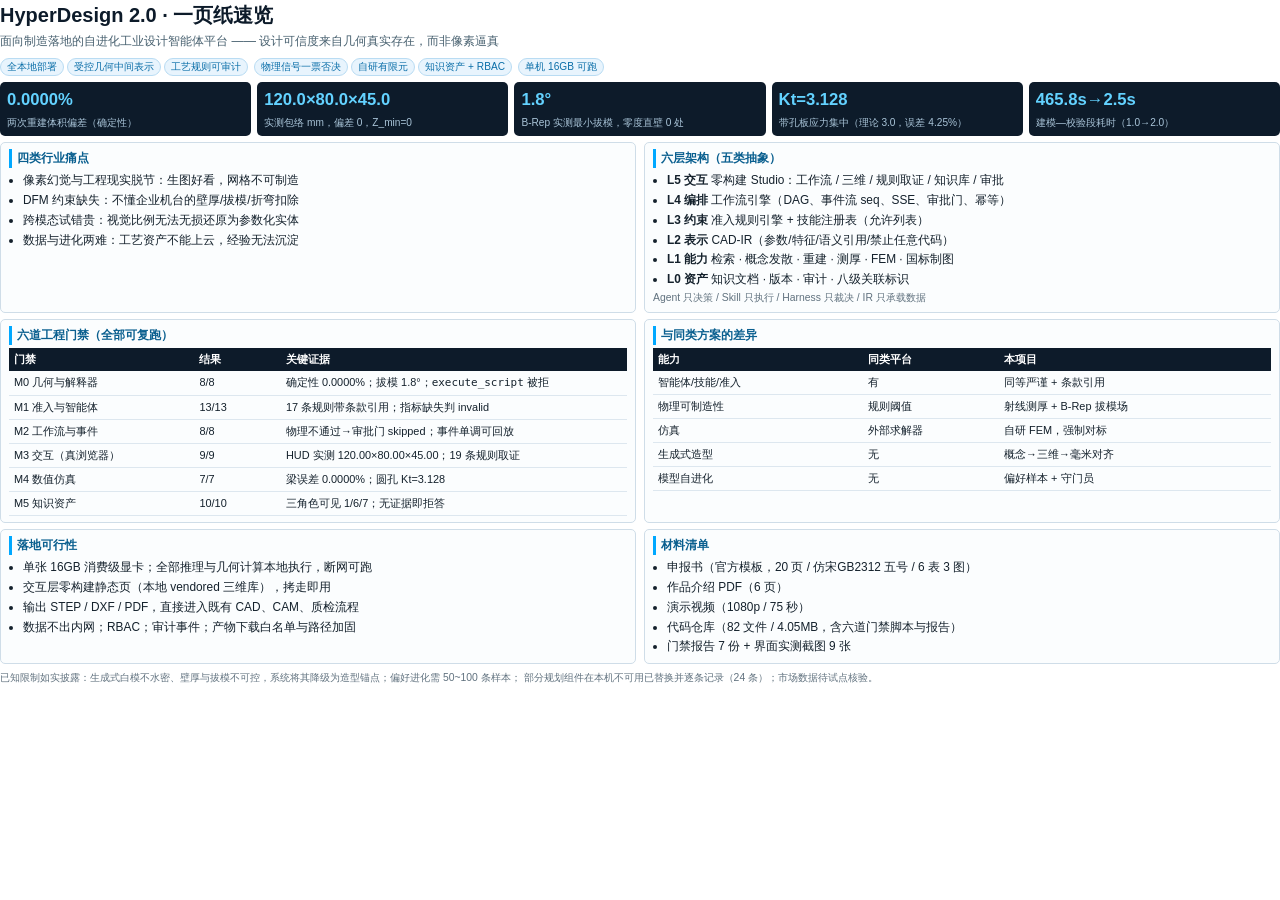
==== docs/一页纸速览_HyperDesign2.0.html @ 9df3a772 "docs(m6): 新增一页纸速览（评审速览，1 页 A4）" ====
<!DOCTYPE html>
<html lang="zh-CN">
<head>
<meta charset="UTF-8" />
<title>HyperDesign 2.0 一页纸速览</title>
<style>
  @page { size: A4; margin: 12mm 12mm 10mm 12mm; }
  * { box-sizing: border-box; }
  html, body { width: 100%; max-width: 100%; overflow-x: hidden; }
  body { font-family: "Microsoft YaHei", "PingFang SC", sans-serif; color: #14212c; font-size: 8.9pt; line-height: 1.55; margin: 0; }
  h1 { font-size: 15pt; margin: 0 0 1px; color: #0d1b2a; }
  .sub { font-size: 9.2pt; color: #47606f; margin-bottom: 6px; }
  .row { display: flex; gap: 8px; margin-bottom: 6px; }
  .box { flex: 1; border: 1px solid #cfdde8; border-radius: 5px; padding: 6px 8px; background: #fbfdfe; }
  .box h2 { font-size: 9.2pt; margin: 0 0 3px; color: #0a5f8f; border-left: 3px solid #00a8ff; padding-left: 5px; }
  .kpi { display: flex; gap: 6px; margin: 6px 0; }
  .kpi div { flex: 1; background: #0d1b2a; color: #e6eef6; border-radius: 5px; padding: 5px 7px; }
  .kpi b { display: block; font-size: 12.5pt; color: #63d2ff; }
  .kpi span { font-size: 7.6pt; color: #a9c4d8; }
  ul { margin: 2px 0 0 0; padding-left: 14px; }
  li { margin: 1.5px 0; }
  table { width: 100%; table-layout: fixed; border-collapse: collapse; font-size: 8.2pt; }
  th { background: #0d1b2a; color: #fff; text-align: left; padding: 3px 5px; }
  td { border-bottom: 1px solid #dde7ef; padding: 3px 5px; vertical-align: top; }
  .tag { display: inline-block; background: #e8f4fd; color: #0a6ea8; border: 1px solid #b9dcf3; border-radius: 9px; padding: 0 6px; font-size: 7.6pt; margin-right: 3px; }
  .muted { color: #61727f; font-size: 7.8pt; }
  .num { color: #0a6ea8; font-weight: 700; }
</style>
</head>
<body>

<h1>HyperDesign 2.0 · 一页纸速览</h1>
<div class="sub">面向制造落地的自进化工业设计智能体平台 —— 设计可信度来自几何真实存在，而非像素逼真</div>
<div>
  <span class="tag">全本地部署</span><span class="tag">受控几何中间表示</span><span class="tag">工艺规则可审计</span>
  <span class="tag">物理信号一票否决</span><span class="tag">自研有限元</span><span class="tag">知识资产 + RBAC</span>
  <span class="tag">单机 16GB 可跑</span>
</div>

<div class="kpi">
  <div><b>0.0000%</b><span>两次重建体积偏差（确定性）</span></div>
  <div><b>120.0×80.0×45.0</b><span>实测包络 mm，偏差 0，Z_min=0</span></div>
  <div><b>1.8°</b><span>B-Rep 实测最小拔模，零度直壁 0 处</span></div>
  <div><b>Kt=3.128</b><span>带孔板应力集中（理论 3.0，误差 4.25%）</span></div>
  <div><b>465.8s→2.5s</b><span>建模—校验段耗时（1.0→2.0）</span></div>
</div>

<div class="row">
  <div class="box">
    <h2>四类行业痛点</h2>
    <ul>
      <li>像素幻觉与工程现实脱节：生图好看，网格不可制造</li>
      <li>DFM 约束缺失：不懂企业机台的壁厚/拔模/折弯扣除</li>
      <li>跨模态试错贵：视觉比例无法无损还原为参数化实体</li>
      <li>数据与进化两难：工艺资产不能上云，经验无法沉淀</li>
    </ul>
  </div>
  <div class="box">
    <h2>六层架构（五类抽象）</h2>
    <ul>
      <li><b>L5 交互</b> 零构建 Studio：工作流 / 三维 / 规则取证 / 知识库 / 审批</li>
      <li><b>L4 编排</b> 工作流引擎（DAG、事件流 seq、SSE、审批门、幂等）</li>
      <li><b>L3 约束</b> 准入规则引擎 + 技能注册表（允许列表）</li>
      <li><b>L2 表示</b> CAD-IR（参数/特征/语义引用/禁止任意代码）</li>
      <li><b>L1 能力</b> 检索 · 概念发散 · 重建 · 测厚 · FEM · 国标制图</li>
      <li><b>L0 资产</b> 知识文档 · 版本 · 审计 · 八级关联标识</li>
    </ul>
    <div class="muted">Agent 只决策 / Skill 只执行 / Harness 只裁决 / IR 只承载数据</div>
  </div>
</div>

<div class="row">
  <div class="box">
    <h2>六道工程门禁（全部可复跑）</h2>
    <table>
      <tr><th style="width:30%">门禁</th><th style="width:14%">结果</th><th>关键证据</th></tr>
      <tr><td>M0 几何与解释器</td><td>8/8</td><td>确定性 0.0000%；拔模 1.8°；<code>execute_script</code> 被拒</td></tr>
      <tr><td>M1 准入与智能体</td><td>13/13</td><td>17 条规则带条款引用；指标缺失判 invalid</td></tr>
      <tr><td>M2 工作流与事件</td><td>8/8</td><td>物理不通过→审批门 skipped；事件单调可回放</td></tr>
      <tr><td>M3 交互（真浏览器）</td><td>9/9</td><td>HUD 实测 120.00×80.00×45.00；19 条规则取证</td></tr>
      <tr><td>M4 数值仿真</td><td>7/7</td><td>梁误差 0.0000%；圆孔 Kt=3.128</td></tr>
      <tr><td>M5 知识资产</td><td>10/10</td><td>三角色可见 1/6/7；无证据即拒答</td></tr>
    </table>
  </div>
  <div class="box">
    <h2>与同类方案的差异</h2>
    <table>
      <tr><th style="width:34%">能力</th><th style="width:22%">同类平台</th><th>本项目</th></tr>
      <tr><td>智能体/技能/准入</td><td>有</td><td>同等严谨 + 条款引用</td></tr>
      <tr><td>物理可制造性</td><td>规则阈值</td><td>射线测厚 + B-Rep 拔模场</td></tr>
      <tr><td>仿真</td><td>外部求解器</td><td>自研 FEM，强制对标</td></tr>
      <tr><td>生成式造型</td><td>无</td><td>概念→三维→毫米对齐</td></tr>
      <tr><td>模型自进化</td><td>无</td><td>偏好样本 + 守门员</td></tr>
    </table>
  </div>
</div>

<div class="row">
  <div class="box">
    <h2>落地可行性</h2>
    <ul>
      <li>单张 16GB 消费级显卡；全部推理与几何计算本地执行，断网可跑</li>
      <li>交互层零构建静态页（本地 vendored 三维库），拷走即用</li>
      <li>输出 STEP / DXF / PDF，直接进入既有 CAD、CAM、质检流程</li>
      <li>数据不出内网；RBAC；审计事件；产物下载白名单与路径加固</li>
    </ul>
  </div>
  <div class="box">
    <h2>材料清单</h2>
    <ul>
      <li>申报书（官方模板，20 页 / 仿宋GB2312 五号 / 6 表 3 图）</li>
      <li>作品介绍 PDF（6 页）</li>
      <li>演示视频（1080p / 75 秒）</li>
      <li>代码仓库（82 文件 / 4.05MB，含六道门禁脚本与报告）</li>
      <li>门禁报告 7 份 + 界面实测截图 9 张</li>
    </ul>
  </div>
</div>

<div class="muted" style="margin-top:4px">
  已知限制如实披露：生成式白模不水密、壁厚与拔模不可控，系统将其降级为造型锚点；偏好进化需 50~100 条样本；
  部分规划组件在本机不可用已替换并逐条记录（24 条）；市场数据待试点核验。
</div>

</body>
</html>
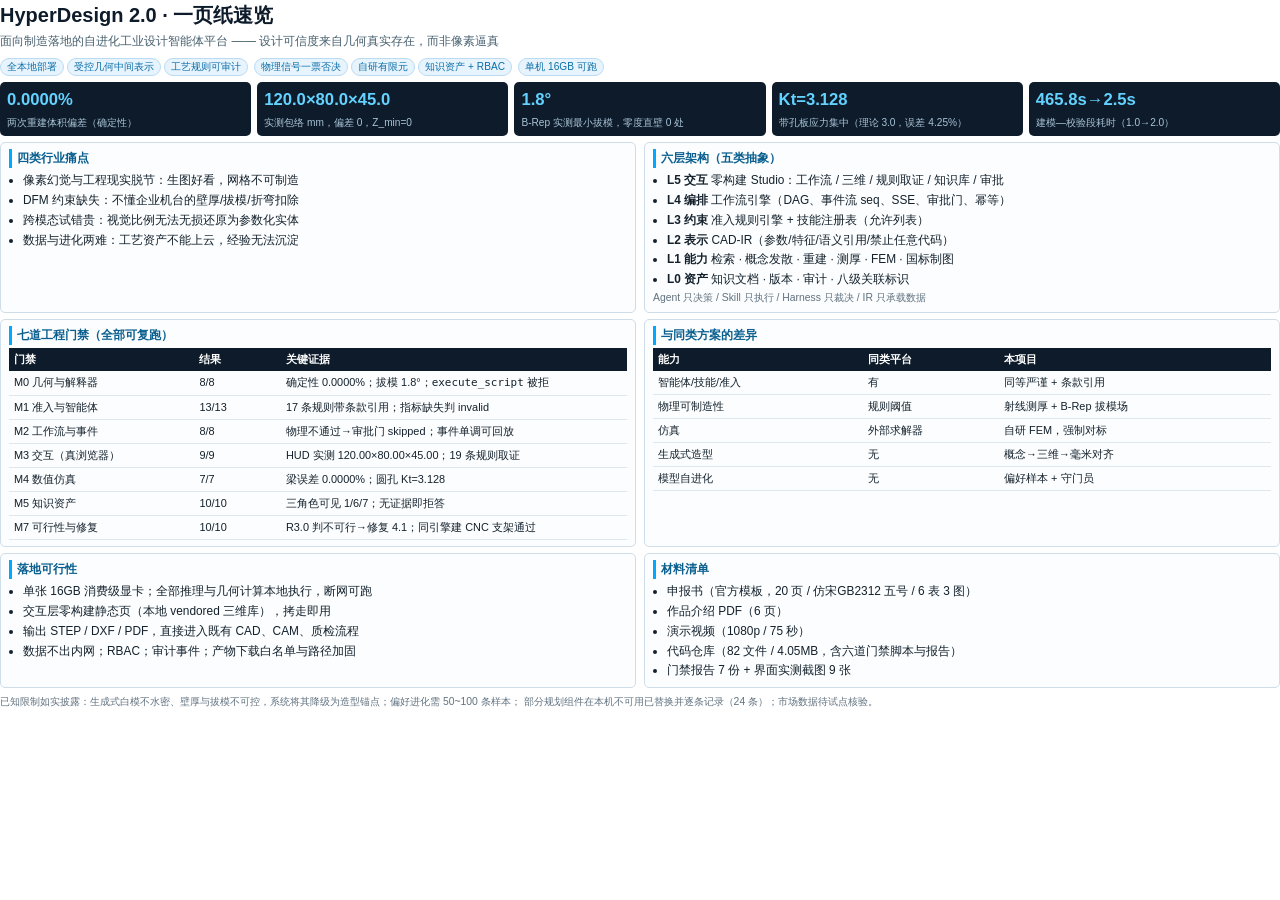
==== commit c3732508: "feat(m7): 设计空间可行性判定与自动修复 + 跨产品族复用（CNC 支架） - cadir/feasibility.py：六条解析约束（内角半径/顶面平台/壁厚上下限/拔模/高厚比），每条带公" ====
--- a/docs/一页纸速览_HyperDesign2.0.html
+++ b/docs/一页纸速览_HyperDesign2.0.html
@@ -1,4 +1,4 @@
-<!DOCTYPE html>
+﻿<!DOCTYPE html>
 <html lang="zh-CN">
 <head>
 <meta charset="UTF-8" />
@@ -71,7 +71,7 @@
 
 <div class="row">
   <div class="box">
-    <h2>六道工程门禁（全部可复跑）</h2>
+    <h2>七道工程门禁（全部可复跑）</h2>
     <table>
       <tr><th style="width:30%">门禁</th><th style="width:14%">结果</th><th>关键证据</th></tr>
       <tr><td>M0 几何与解释器</td><td>8/8</td><td>确定性 0.0000%；拔模 1.8°；<code>execute_script</code> 被拒</td></tr>
@@ -80,6 +80,7 @@
       <tr><td>M3 交互（真浏览器）</td><td>9/9</td><td>HUD 实测 120.00×80.00×45.00；19 条规则取证</td></tr>
       <tr><td>M4 数值仿真</td><td>7/7</td><td>梁误差 0.0000%；圆孔 Kt=3.128</td></tr>
       <tr><td>M5 知识资产</td><td>10/10</td><td>三角色可见 1/6/7；无证据即拒答</td></tr>
+      <tr><td>M7 可行性与修复</td><td>10/10</td><td>R3.0 判不可行→修复 4.1；同引擎建 CNC 支架通过</td></tr>
     </table>
   </div>
   <div class="box">
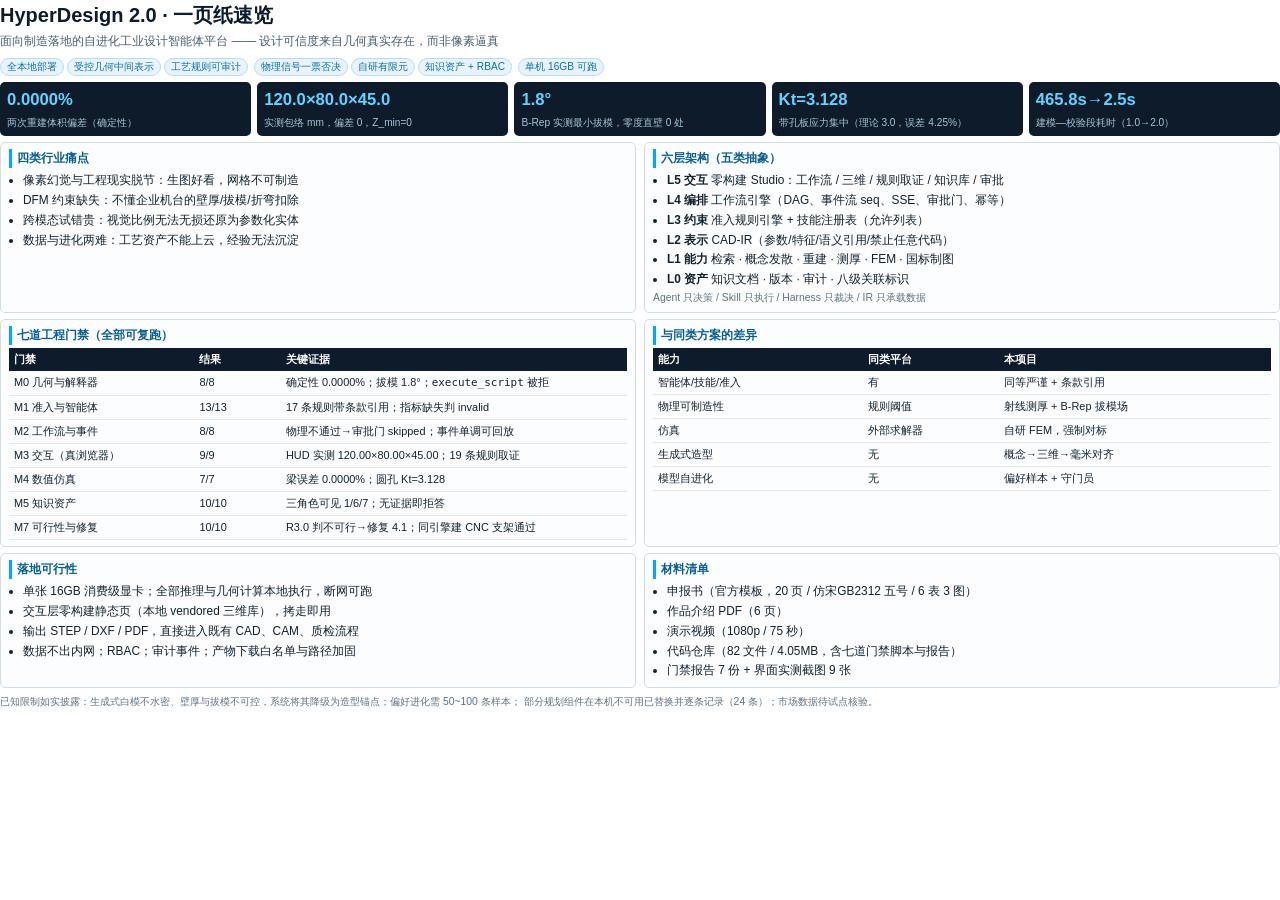
==== commit e5afd865: "chore: 口径统一为七道门禁 + 视频重剪 92s + M9 可复算性能报告" ====
--- a/docs/一页纸速览_HyperDesign2.0.html
+++ b/docs/一页纸速览_HyperDesign2.0.html
@@ -1,127 +1,127 @@
-﻿<!DOCTYPE html>
-<html lang="zh-CN">
-<head>
-<meta charset="UTF-8" />
-<title>HyperDesign 2.0 一页纸速览</title>
-<style>
-  @page { size: A4; margin: 12mm 12mm 10mm 12mm; }
-  * { box-sizing: border-box; }
-  html, body { width: 100%; max-width: 100%; overflow-x: hidden; }
-  body { font-family: "Microsoft YaHei", "PingFang SC", sans-serif; color: #14212c; font-size: 8.9pt; line-height: 1.55; margin: 0; }
-  h1 { font-size: 15pt; margin: 0 0 1px; color: #0d1b2a; }
-  .sub { font-size: 9.2pt; color: #47606f; margin-bottom: 6px; }
-  .row { display: flex; gap: 8px; margin-bottom: 6px; }
-  .box { flex: 1; border: 1px solid #cfdde8; border-radius: 5px; padding: 6px 8px; background: #fbfdfe; }
-  .box h2 { font-size: 9.2pt; margin: 0 0 3px; color: #0a5f8f; border-left: 3px solid #00a8ff; padding-left: 5px; }
-  .kpi { display: flex; gap: 6px; margin: 6px 0; }
-  .kpi div { flex: 1; background: #0d1b2a; color: #e6eef6; border-radius: 5px; padding: 5px 7px; }
-  .kpi b { display: block; font-size: 12.5pt; color: #63d2ff; }
-  .kpi span { font-size: 7.6pt; color: #a9c4d8; }
-  ul { margin: 2px 0 0 0; padding-left: 14px; }
-  li { margin: 1.5px 0; }
-  table { width: 100%; table-layout: fixed; border-collapse: collapse; font-size: 8.2pt; }
-  th { background: #0d1b2a; color: #fff; text-align: left; padding: 3px 5px; }
-  td { border-bottom: 1px solid #dde7ef; padding: 3px 5px; vertical-align: top; }
-  .tag { display: inline-block; background: #e8f4fd; color: #0a6ea8; border: 1px solid #b9dcf3; border-radius: 9px; padding: 0 6px; font-size: 7.6pt; margin-right: 3px; }
-  .muted { color: #61727f; font-size: 7.8pt; }
-  .num { color: #0a6ea8; font-weight: 700; }
-</style>
-</head>
-<body>
-
-<h1>HyperDesign 2.0 · 一页纸速览</h1>
-<div class="sub">面向制造落地的自进化工业设计智能体平台 —— 设计可信度来自几何真实存在，而非像素逼真</div>
-<div>
-  <span class="tag">全本地部署</span><span class="tag">受控几何中间表示</span><span class="tag">工艺规则可审计</span>
-  <span class="tag">物理信号一票否决</span><span class="tag">自研有限元</span><span class="tag">知识资产 + RBAC</span>
-  <span class="tag">单机 16GB 可跑</span>
-</div>
-
-<div class="kpi">
-  <div><b>0.0000%</b><span>两次重建体积偏差（确定性）</span></div>
-  <div><b>120.0×80.0×45.0</b><span>实测包络 mm，偏差 0，Z_min=0</span></div>
-  <div><b>1.8°</b><span>B-Rep 实测最小拔模，零度直壁 0 处</span></div>
-  <div><b>Kt=3.128</b><span>带孔板应力集中（理论 3.0，误差 4.25%）</span></div>
-  <div><b>465.8s→2.5s</b><span>建模—校验段耗时（1.0→2.0）</span></div>
-</div>
-
-<div class="row">
-  <div class="box">
-    <h2>四类行业痛点</h2>
-    <ul>
-      <li>像素幻觉与工程现实脱节：生图好看，网格不可制造</li>
-      <li>DFM 约束缺失：不懂企业机台的壁厚/拔模/折弯扣除</li>
-      <li>跨模态试错贵：视觉比例无法无损还原为参数化实体</li>
-      <li>数据与进化两难：工艺资产不能上云，经验无法沉淀</li>
-    </ul>
-  </div>
-  <div class="box">
-    <h2>六层架构（五类抽象）</h2>
-    <ul>
-      <li><b>L5 交互</b> 零构建 Studio：工作流 / 三维 / 规则取证 / 知识库 / 审批</li>
-      <li><b>L4 编排</b> 工作流引擎（DAG、事件流 seq、SSE、审批门、幂等）</li>
-      <li><b>L3 约束</b> 准入规则引擎 + 技能注册表（允许列表）</li>
-      <li><b>L2 表示</b> CAD-IR（参数/特征/语义引用/禁止任意代码）</li>
-      <li><b>L1 能力</b> 检索 · 概念发散 · 重建 · 测厚 · FEM · 国标制图</li>
-      <li><b>L0 资产</b> 知识文档 · 版本 · 审计 · 八级关联标识</li>
-    </ul>
-    <div class="muted">Agent 只决策 / Skill 只执行 / Harness 只裁决 / IR 只承载数据</div>
-  </div>
-</div>
-
-<div class="row">
-  <div class="box">
-    <h2>七道工程门禁（全部可复跑）</h2>
-    <table>
-      <tr><th style="width:30%">门禁</th><th style="width:14%">结果</th><th>关键证据</th></tr>
-      <tr><td>M0 几何与解释器</td><td>8/8</td><td>确定性 0.0000%；拔模 1.8°；<code>execute_script</code> 被拒</td></tr>
-      <tr><td>M1 准入与智能体</td><td>13/13</td><td>17 条规则带条款引用；指标缺失判 invalid</td></tr>
-      <tr><td>M2 工作流与事件</td><td>8/8</td><td>物理不通过→审批门 skipped；事件单调可回放</td></tr>
-      <tr><td>M3 交互（真浏览器）</td><td>9/9</td><td>HUD 实测 120.00×80.00×45.00；19 条规则取证</td></tr>
-      <tr><td>M4 数值仿真</td><td>7/7</td><td>梁误差 0.0000%；圆孔 Kt=3.128</td></tr>
-      <tr><td>M5 知识资产</td><td>10/10</td><td>三角色可见 1/6/7；无证据即拒答</td></tr>
-      <tr><td>M7 可行性与修复</td><td>10/10</td><td>R3.0 判不可行→修复 4.1；同引擎建 CNC 支架通过</td></tr>
-    </table>
-  </div>
-  <div class="box">
-    <h2>与同类方案的差异</h2>
-    <table>
-      <tr><th style="width:34%">能力</th><th style="width:22%">同类平台</th><th>本项目</th></tr>
-      <tr><td>智能体/技能/准入</td><td>有</td><td>同等严谨 + 条款引用</td></tr>
-      <tr><td>物理可制造性</td><td>规则阈值</td><td>射线测厚 + B-Rep 拔模场</td></tr>
-      <tr><td>仿真</td><td>外部求解器</td><td>自研 FEM，强制对标</td></tr>
-      <tr><td>生成式造型</td><td>无</td><td>概念→三维→毫米对齐</td></tr>
-      <tr><td>模型自进化</td><td>无</td><td>偏好样本 + 守门员</td></tr>
-    </table>
-  </div>
-</div>
-
-<div class="row">
-  <div class="box">
-    <h2>落地可行性</h2>
-    <ul>
-      <li>单张 16GB 消费级显卡；全部推理与几何计算本地执行，断网可跑</li>
-      <li>交互层零构建静态页（本地 vendored 三维库），拷走即用</li>
-      <li>输出 STEP / DXF / PDF，直接进入既有 CAD、CAM、质检流程</li>
-      <li>数据不出内网；RBAC；审计事件；产物下载白名单与路径加固</li>
-    </ul>
-  </div>
-  <div class="box">
-    <h2>材料清单</h2>
-    <ul>
-      <li>申报书（官方模板，20 页 / 仿宋GB2312 五号 / 6 表 3 图）</li>
-      <li>作品介绍 PDF（6 页）</li>
-      <li>演示视频（1080p / 75 秒）</li>
-      <li>代码仓库（82 文件 / 4.05MB，含六道门禁脚本与报告）</li>
-      <li>门禁报告 7 份 + 界面实测截图 9 张</li>
-    </ul>
-  </div>
-</div>
-
-<div class="muted" style="margin-top:4px">
-  已知限制如实披露：生成式白模不水密、壁厚与拔模不可控，系统将其降级为造型锚点；偏好进化需 50~100 条样本；
-  部分规划组件在本机不可用已替换并逐条记录（24 条）；市场数据待试点核验。
-</div>
-
-</body>
-</html>
+﻿<!DOCTYPE html>
+<html lang="zh-CN">
+<head>
+<meta charset="UTF-8" />
+<title>HyperDesign 2.0 一页纸速览</title>
+<style>
+  @page { size: A4; margin: 12mm 12mm 10mm 12mm; }
+  * { box-sizing: border-box; }
+  html, body { width: 100%; max-width: 100%; overflow-x: hidden; }
+  body { font-family: "Microsoft YaHei", "PingFang SC", sans-serif; color: #14212c; font-size: 8.9pt; line-height: 1.55; margin: 0; }
+  h1 { font-size: 15pt; margin: 0 0 1px; color: #0d1b2a; }
+  .sub { font-size: 9.2pt; color: #47606f; margin-bottom: 6px; }
+  .row { display: flex; gap: 8px; margin-bottom: 6px; }
+  .box { flex: 1; border: 1px solid #cfdde8; border-radius: 5px; padding: 6px 8px; background: #fbfdfe; }
+  .box h2 { font-size: 9.2pt; margin: 0 0 3px; color: #0a5f8f; border-left: 3px solid #00a8ff; padding-left: 5px; }
+  .kpi { display: flex; gap: 6px; margin: 6px 0; }
+  .kpi div { flex: 1; background: #0d1b2a; color: #e6eef6; border-radius: 5px; padding: 5px 7px; }
+  .kpi b { display: block; font-size: 12.5pt; color: #63d2ff; }
+  .kpi span { font-size: 7.6pt; color: #a9c4d8; }
+  ul { margin: 2px 0 0 0; padding-left: 14px; }
+  li { margin: 1.5px 0; }
+  table { width: 100%; table-layout: fixed; border-collapse: collapse; font-size: 8.2pt; }
+  th { background: #0d1b2a; color: #fff; text-align: left; padding: 3px 5px; }
+  td { border-bottom: 1px solid #dde7ef; padding: 3px 5px; vertical-align: top; }
+  .tag { display: inline-block; background: #e8f4fd; color: #0a6ea8; border: 1px solid #b9dcf3; border-radius: 9px; padding: 0 6px; font-size: 7.6pt; margin-right: 3px; }
+  .muted { color: #61727f; font-size: 7.8pt; }
+  .num { color: #0a6ea8; font-weight: 700; }
+</style>
+</head>
+<body>
+
+<h1>HyperDesign 2.0 · 一页纸速览</h1>
+<div class="sub">面向制造落地的自进化工业设计智能体平台 —— 设计可信度来自几何真实存在，而非像素逼真</div>
+<div>
+  <span class="tag">全本地部署</span><span class="tag">受控几何中间表示</span><span class="tag">工艺规则可审计</span>
+  <span class="tag">物理信号一票否决</span><span class="tag">自研有限元</span><span class="tag">知识资产 + RBAC</span>
+  <span class="tag">单机 16GB 可跑</span>
+</div>
+
+<div class="kpi">
+  <div><b>0.0000%</b><span>两次重建体积偏差（确定性）</span></div>
+  <div><b>120.0×80.0×45.0</b><span>实测包络 mm，偏差 0，Z_min=0</span></div>
+  <div><b>1.8°</b><span>B-Rep 实测最小拔模，零度直壁 0 处</span></div>
+  <div><b>Kt=3.128</b><span>带孔板应力集中（理论 3.0，误差 4.25%）</span></div>
+  <div><b>465.8s→2.5s</b><span>建模—校验段耗时（1.0→2.0）</span></div>
+</div>
+
+<div class="row">
+  <div class="box">
+    <h2>四类行业痛点</h2>
+    <ul>
+      <li>像素幻觉与工程现实脱节：生图好看，网格不可制造</li>
+      <li>DFM 约束缺失：不懂企业机台的壁厚/拔模/折弯扣除</li>
+      <li>跨模态试错贵：视觉比例无法无损还原为参数化实体</li>
+      <li>数据与进化两难：工艺资产不能上云，经验无法沉淀</li>
+    </ul>
+  </div>
+  <div class="box">
+    <h2>六层架构（五类抽象）</h2>
+    <ul>
+      <li><b>L5 交互</b> 零构建 Studio：工作流 / 三维 / 规则取证 / 知识库 / 审批</li>
+      <li><b>L4 编排</b> 工作流引擎（DAG、事件流 seq、SSE、审批门、幂等）</li>
+      <li><b>L3 约束</b> 准入规则引擎 + 技能注册表（允许列表）</li>
+      <li><b>L2 表示</b> CAD-IR（参数/特征/语义引用/禁止任意代码）</li>
+      <li><b>L1 能力</b> 检索 · 概念发散 · 重建 · 测厚 · FEM · 国标制图</li>
+      <li><b>L0 资产</b> 知识文档 · 版本 · 审计 · 八级关联标识</li>
+    </ul>
+    <div class="muted">Agent 只决策 / Skill 只执行 / Harness 只裁决 / IR 只承载数据</div>
+  </div>
+</div>
+
+<div class="row">
+  <div class="box">
+    <h2>七道工程门禁（全部可复跑）</h2>
+    <table>
+      <tr><th style="width:30%">门禁</th><th style="width:14%">结果</th><th>关键证据</th></tr>
+      <tr><td>M0 几何与解释器</td><td>8/8</td><td>确定性 0.0000%；拔模 1.8°；<code>execute_script</code> 被拒</td></tr>
+      <tr><td>M1 准入与智能体</td><td>13/13</td><td>17 条规则带条款引用；指标缺失判 invalid</td></tr>
+      <tr><td>M2 工作流与事件</td><td>8/8</td><td>物理不通过→审批门 skipped；事件单调可回放</td></tr>
+      <tr><td>M3 交互（真浏览器）</td><td>9/9</td><td>HUD 实测 120.00×80.00×45.00；19 条规则取证</td></tr>
+      <tr><td>M4 数值仿真</td><td>7/7</td><td>梁误差 0.0000%；圆孔 Kt=3.128</td></tr>
+      <tr><td>M5 知识资产</td><td>10/10</td><td>三角色可见 1/6/7；无证据即拒答</td></tr>
+      <tr><td>M7 可行性与修复</td><td>10/10</td><td>R3.0 判不可行→修复 4.1；同引擎建 CNC 支架通过</td></tr>
+    </table>
+  </div>
+  <div class="box">
+    <h2>与同类方案的差异</h2>
+    <table>
+      <tr><th style="width:34%">能力</th><th style="width:22%">同类平台</th><th>本项目</th></tr>
+      <tr><td>智能体/技能/准入</td><td>有</td><td>同等严谨 + 条款引用</td></tr>
+      <tr><td>物理可制造性</td><td>规则阈值</td><td>射线测厚 + B-Rep 拔模场</td></tr>
+      <tr><td>仿真</td><td>外部求解器</td><td>自研 FEM，强制对标</td></tr>
+      <tr><td>生成式造型</td><td>无</td><td>概念→三维→毫米对齐</td></tr>
+      <tr><td>模型自进化</td><td>无</td><td>偏好样本 + 守门员</td></tr>
+    </table>
+  </div>
+</div>
+
+<div class="row">
+  <div class="box">
+    <h2>落地可行性</h2>
+    <ul>
+      <li>单张 16GB 消费级显卡；全部推理与几何计算本地执行，断网可跑</li>
+      <li>交互层零构建静态页（本地 vendored 三维库），拷走即用</li>
+      <li>输出 STEP / DXF / PDF，直接进入既有 CAD、CAM、质检流程</li>
+      <li>数据不出内网；RBAC；审计事件；产物下载白名单与路径加固</li>
+    </ul>
+  </div>
+  <div class="box">
+    <h2>材料清单</h2>
+    <ul>
+      <li>申报书（官方模板，20 页 / 仿宋GB2312 五号 / 6 表 3 图）</li>
+      <li>作品介绍 PDF（6 页）</li>
+      <li>演示视频（1080p / 75 秒）</li>
+      <li>代码仓库（82 文件 / 4.05MB，含七道门禁脚本与报告）</li>
+      <li>门禁报告 7 份 + 界面实测截图 9 张</li>
+    </ul>
+  </div>
+</div>
+
+<div class="muted" style="margin-top:4px">
+  已知限制如实披露：生成式白模不水密、壁厚与拔模不可控，系统将其降级为造型锚点；偏好进化需 50~100 条样本；
+  部分规划组件在本机不可用已替换并逐条记录（24 条）；市场数据待试点核验。
+</div>
+
+</body>
+</html>
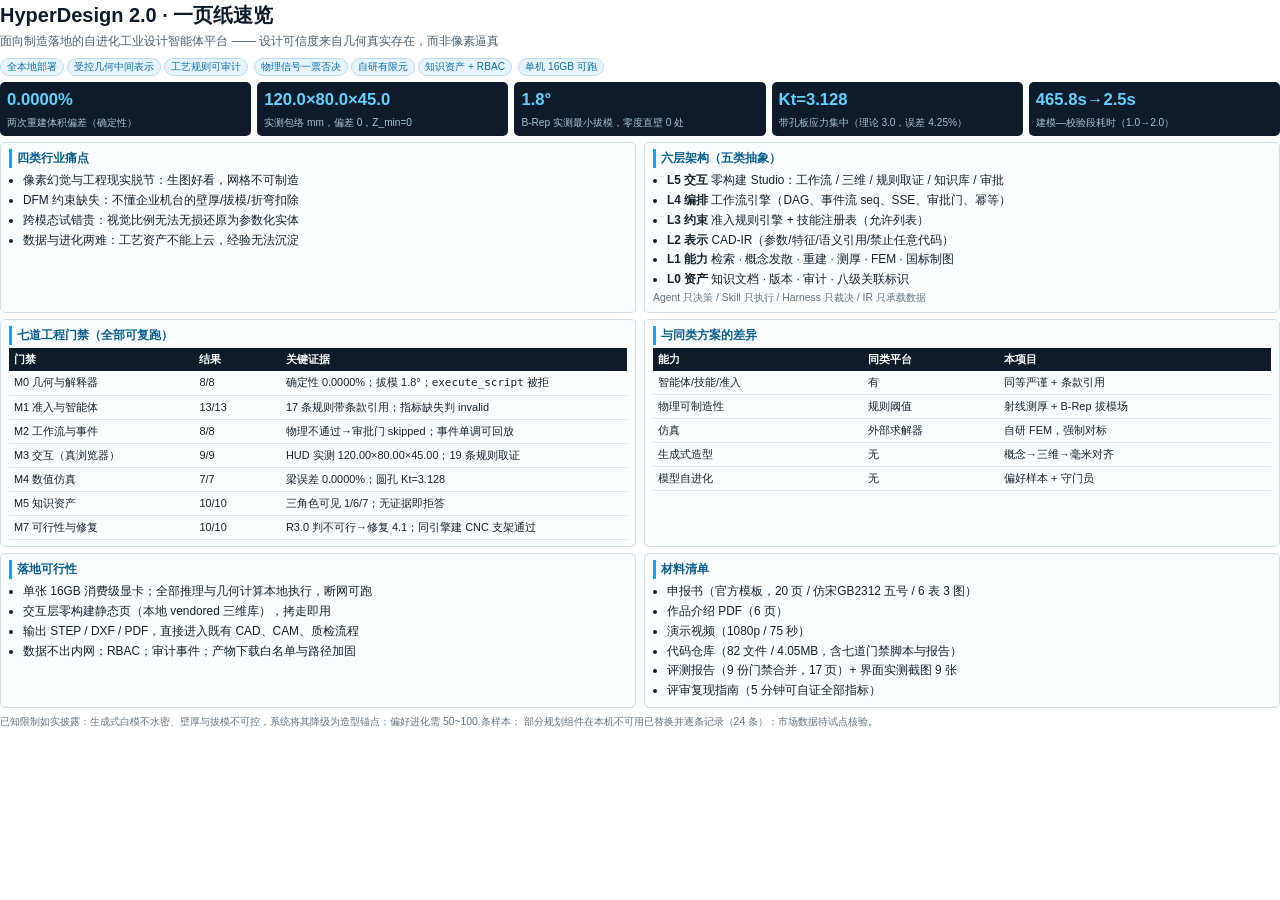
==== commit 945caf5f: "docs(m11): 评审复现指南 + 评测报告入附录 + 全材料数字一致性核对 - docs/评审复现指南.md：5 分钟自证全部指标（含每步期望输出） - 申报书附录：新增评测报告（17页合并本）" ====
--- a/docs/一页纸速览_HyperDesign2.0.html
+++ b/docs/一页纸速览_HyperDesign2.0.html
@@ -113,7 +113,8 @@
       <li>作品介绍 PDF（6 页）</li>
       <li>演示视频（1080p / 75 秒）</li>
       <li>代码仓库（82 文件 / 4.05MB，含七道门禁脚本与报告）</li>
-      <li>门禁报告 7 份 + 界面实测截图 9 张</li>
+      <li>评测报告（9 份门禁合并，17 页）+ 界面实测截图 9 张</li>
+      <li>评审复现指南（5 分钟可自证全部指标）</li>
     </ul>
   </div>
 </div>
